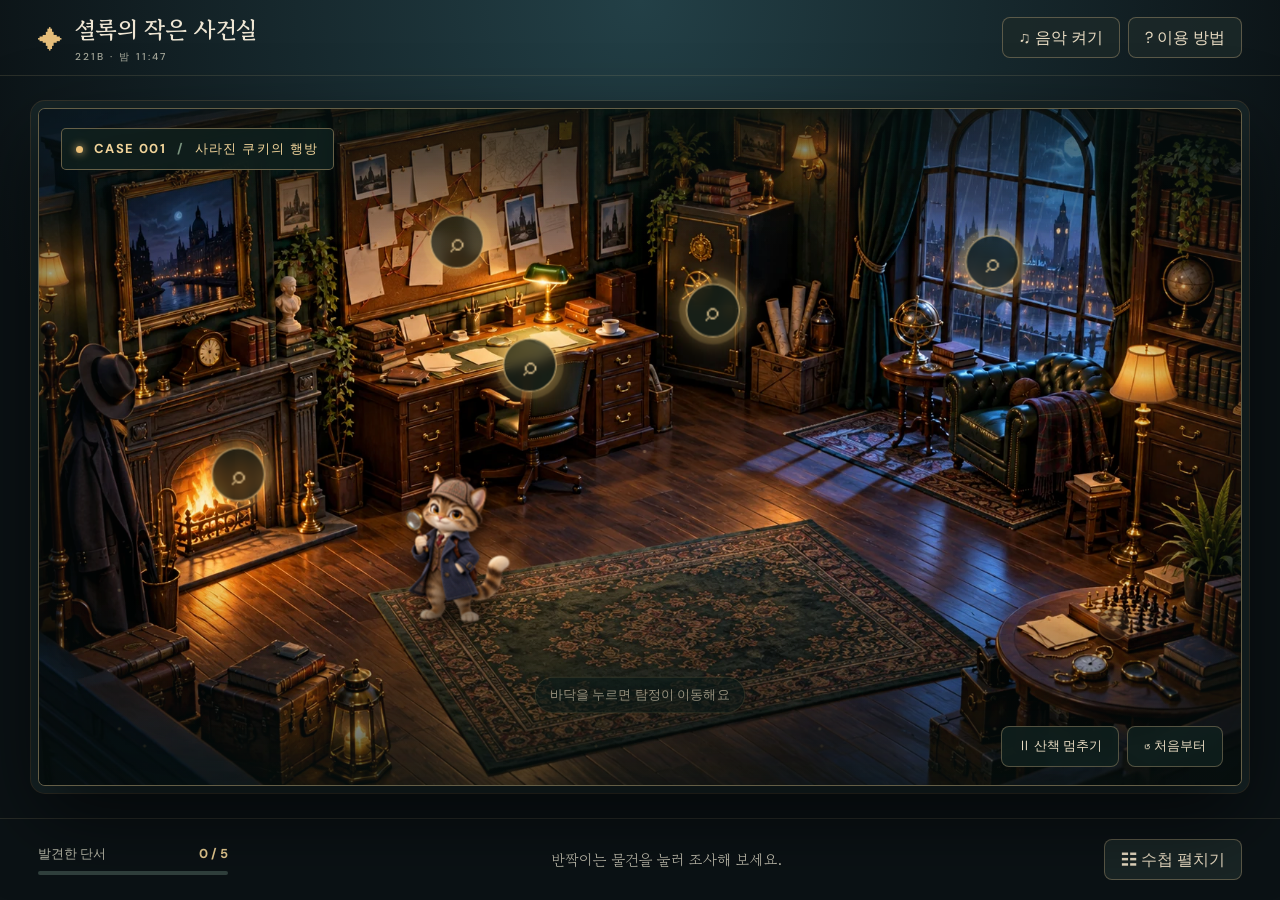
==== detective/index.html @ 32ac9206 "Add interactive Sherlock detective room" ====
<!doctype html>
<html lang="ko">
<head>
  <meta charset="utf-8">
  <meta name="viewport" content="width=device-width, initial-scale=1">
  <meta name="theme-color" content="#101b1c">
  <meta name="description" content="작은 탐정과 함께 방을 돌아다니며 사라진 쿠키 사건의 단서를 찾아보세요.">
  <title>셜록의 작은 사건실</title>
  <link rel="icon" type="image/svg+xml" href="data:image/svg+xml,%3Csvg xmlns='http://www.w3.org/2000/svg' viewBox='0 0 64 64'%3E%3Crect width='64' height='64' rx='14' fill='%23152225'/%3E%3Ccircle cx='28' cy='27' r='13' fill='none' stroke='%23e5bd7a' stroke-width='5'/%3E%3Cpath d='m38 38 13 13' stroke='%23e5bd7a' stroke-width='6' stroke-linecap='round'/%3E%3C/svg%3E">
  <link rel="stylesheet" href="style.css">
  <script defer src="script.js"></script>
</head>
<body>
  <div class="app">
    <header class="topbar">
      <div class="brand"><span class="brand-mark">✦</span><span>셜록의 작은 사건실 <small>221B · 밤 11:47</small></span></div>
      <div class="top-actions">
        <button class="top-button" id="musicButton" type="button" aria-pressed="false" title="음악 켜기">♫ <span>음악 켜기</span></button>
        <button class="top-button" id="helpButton" type="button" title="이용 방법">? <span>이용 방법</span></button>
      </div>
    </header>

    <main class="stage-wrap">
      <div class="stage" id="stage" aria-label="탐정의 방. 빛나는 단서를 클릭해 조사하세요.">
        <div class="scene" id="scene">
          <img class="room" src="assets/study.webp" alt="밤의 탐정 사무실. 책상, 단서 게시판, 금고, 창문과 벽난로가 있다." draggable="false">
          <div class="rain" aria-hidden="true"></div>
          <div class="dust" aria-hidden="true"></div>
          <button class="hotspot" style="--x:35%;--y:20%" data-clue="board" aria-label="단서 게시판 조사"><span>⌕</span><small>게시판</small></button>
          <button class="hotspot" style="--x:41%;--y:38%" data-clue="desk" aria-label="책상 조사"><span>⌕</span><small>책상</small></button>
          <button class="hotspot" style="--x:56%;--y:30%" data-clue="safe" aria-label="금고 조사"><span>⌕</span><small>금고</small></button>
          <button class="hotspot" style="--x:79%;--y:23%" data-clue="window" aria-label="창문 조사"><span>⌕</span><small>창문</small></button>
          <button class="hotspot" style="--x:17%;--y:54%" data-clue="fireplace" aria-label="벽난로 조사"><span>⌕</span><small>벽난로</small></button>
          <button class="hotspot secret-spot" style="--x:89%;--y:76%" data-clue="watch" aria-label="회중시계 조사"><span>✦</span><small>?</small></button>
          <div class="detective" id="detective" role="button" tabindex="0" aria-label="고양이 탐정. 누르면 산책을 멈춥니다.">
            <div class="detective-shadow"></div><img src="assets/detective.webp" alt="돋보기를 든 귀여운 탐정 고양이" draggable="false">
            <span class="thought" id="thought" aria-live="polite">흠, 수상한 냄새가 나는데?</span>
          </div>
          <div class="floor-hint" id="floorHint">바닥을 누르면 탐정이 이동해요</div>
        </div>
        <div class="scene-vignette" aria-hidden="true"></div>
        <div class="case-label"><span class="live-dot"></span> CASE 001 <span class="separator">/</span> 사라진 쿠키의 행방</div>
        <div class="scene-controls">
          <button id="pauseButton" type="button" aria-pressed="false">Ⅱ <span>산책 멈추기</span></button>
          <button id="resetButton" type="button">↺ <span>처음부터</span></button>
        </div>
      </div>
    </main>

    <footer class="bottom-bar">
      <div class="case-progress"><span>발견한 단서</span><strong id="progressCount">0 / 5</strong><div class="progress-track"><i id="progressFill"></i></div></div>
      <p id="statusText">반짝이는 물건을 눌러 조사해 보세요.</p>
      <button class="notebook-button" id="notebookButton" type="button">☷ <span>수첩 펼치기</span></button>
    </footer>
  </div>

  <div class="overlay" id="overlay" hidden>
    <div class="dialog" role="dialog" aria-modal="true" aria-labelledby="dialogTitle" tabindex="-1">
      <button class="close" id="closeButton" type="button" aria-label="닫기">×</button>
      <div class="dialog-eyebrow" id="dialogEyebrow">CASE 001 · 단서 기록</div>
      <div class="dialog-icon" id="dialogIcon">⌕</div>
      <h1 id="dialogTitle">제목</h1>
      <p id="dialogBody"></p>
      <div class="dialog-foot"><span id="dialogFoot">셜록의 수첩</span><button id="dialogAction" type="button">계속 살펴보기 →</button></div>
    </div>
  </div>
  <div class="toast" id="toast" role="status" aria-live="polite"></div>
</body>
</html>
---- detective/style.css ----
@import url('https://fonts.googleapis.com/css2?family=DM+Sans:wght@400;500;600;700&family=Gowun+Batang:wght@400;700&display=swap');
:root{font-family:'DM Sans',sans-serif;color:#efe6d4;background:#0b1215;font-synthesis:none}*{box-sizing:border-box}html,body{margin:0;min-height:100%;overflow-x:hidden}button{font:inherit;cursor:pointer}button:focus-visible,[role=button]:focus-visible{outline:2px solid #f3cc8d;outline-offset:4px}.app{min-height:100svh;display:flex;flex-direction:column;background:radial-gradient(circle at 50% 0,#234047 0,#0b1215 62%)}.topbar{height:76px;flex:none;display:flex;align-items:center;justify-content:space-between;gap:14px;padding:0 clamp(18px,3vw,48px);border-bottom:1px solid #c6b08328}.brand{display:flex;align-items:center;gap:12px;font-family:'Gowun Batang',serif;font-weight:700;font-size:clamp(18px,2vw,23px);white-space:nowrap}.brand-mark{color:#e5bd7a;font-size:25px}.brand small{display:block;font-family:'DM Sans',sans-serif;font-size:10px;letter-spacing:.2em;color:#a9ab9d;margin-top:4px;font-weight:500}.top-actions{display:flex;gap:8px}.top-button,.scene-controls button,.notebook-button{background:#1c2929de;color:#e8dbc2;border:1px solid #bea77c65;border-radius:8px;min-height:41px;padding:0 16px;transition:background .2s,transform .2s}.top-button:hover,.scene-controls button:hover,.notebook-button:hover{background:#32423e;transform:translateY(-2px)}.top-button[aria-pressed=true]{color:#f4ce8a;border-color:#d5a862}.stage-wrap{flex:1;min-height:0;display:flex;align-items:center;justify-content:center;padding:clamp(14px,2vw,30px) clamp(14px,3vw,50px)}.stage{width:min(100%,1600px);aspect-ratio:1672/941;position:relative;overflow:hidden;background:#182927;border:1px solid #bd9b6b76;box-shadow:0 30px 80px #0009,0 0 0 7px #172527,0 0 0 8px #a4835740;border-radius:7px}.scene{position:absolute;inset:0;overflow:hidden;transform:scale(1.012);transition:transform .3s}.room{width:100%;height:100%;object-fit:cover;display:block;user-select:none}.scene-vignette{position:absolute;inset:0;pointer-events:none;box-shadow:inset 0 0 130px 40px #07121193;background:linear-gradient(180deg,#0818186b 0,transparent 21%,transparent 68%,#07121080 100%)}.rain{position:absolute;left:72%;top:1%;width:18%;height:33%;pointer-events:none;opacity:.26;background:repeating-linear-gradient(104deg,transparent 0 13px,#c3dcf082 14px,#c3dcf082 15px,transparent 16px 31px);background-size:110px 200px;animation:rain 2.8s linear infinite;mask-image:linear-gradient(90deg,transparent,#000 22% 82%,transparent)}@keyframes rain{to{background-position:45px 200px}}.dust{position:absolute;inset:0;pointer-events:none;background-image:radial-gradient(circle,#e9c68d 1px,transparent 2px),radial-gradient(circle,#d7a864 1px,transparent 2px);background-size:173px 137px,223px 181px;opacity:.28;animation:drift 18s linear infinite}@keyframes drift{to{background-position:50px -40px,-70px 60px}}.hotspot{position:absolute;left:var(--x);top:var(--y);transform:translate(-50%,-50%);z-index:2;width:53px;height:53px;border-radius:50%;border:1px solid #f8d694dc;background:#17251eae;color:#ffdfa3;box-shadow:0 0 0 7px #e9c7772b,0 0 26px #ffce6b99;display:grid;place-items:center;backdrop-filter:blur(5px);animation:breathe 2.8s ease-in-out infinite}.hotspot span{font-size:25px;line-height:1}.hotspot small{position:absolute;top:61px;background:#17231fe6;color:#fff1d5;border:1px solid #d3ac6570;border-radius:5px;padding:4px 8px;font-size:12px;white-space:nowrap;opacity:0;transform:translateY(-4px);transition:.2s}.hotspot:hover small,.hotspot:focus-visible small{opacity:1;transform:none}.hotspot:hover{background:#4b442c;box-shadow:0 0 0 11px #e9c77738,0 0 36px #ffce6bcc}.hotspot.found{border-color:#9eb9a4;color:#d2f0d9;box-shadow:0 0 0 6px #9eb9a435,0 0 16px #9eb9a485}.secret-spot{width:32px;height:32px;opacity:.28;box-shadow:none;background:#2b2420}.secret-spot:hover,.secret-spot:focus-visible{opacity:1}.secret-spot span{font-size:17px}@keyframes breathe{50%{box-shadow:0 0 0 11px #e9c77717,0 0 33px #ffce6ba0}}.detective{position:absolute;z-index:3;left:var(--cat-x,55%);top:var(--cat-y,74%);width:clamp(90px,12%,178px);height:auto;transform:translate(-50%,-75%) scaleX(var(--flip,1)) scale(var(--depth,1));transform-origin:center bottom;transition:left 3s linear,top 3s linear,transform .3s;cursor:pointer;filter:drop-shadow(0 10px 10px #000a)}.detective img{width:100%;display:block;pointer-events:none;animation:bob .7s ease-in-out infinite alternate}.detective.paused img{animation:none}.detective-shadow{position:absolute;bottom:2%;left:22%;width:60%;height:10%;background:#0008;border-radius:50%;filter:blur(8px)}@keyframes bob{to{transform:translateY(-5px) rotate(1deg)}}.thought{position:absolute;bottom:95%;left:48%;min-width:175px;max-width:250px;padding:9px 12px;border-radius:10px 10px 10px 0;background:#f9efd9;color:#26312d;font-size:clamp(10px,1vw,13px);font-weight:700;box-shadow:0 5px 20px #0006;transform:scaleX(var(--flip,1));white-space:nowrap;opacity:0;pointer-events:none;transition:opacity .25s}.thought.show{opacity:1}.case-label{position:absolute;z-index:4;left:22px;top:19px;background:#10201edc;backdrop-filter:blur(8px);border:1px solid #c0a37480;border-radius:5px;color:#f1d49a;padding:11px 14px;letter-spacing:.11em;font-size:13px;font-weight:700}.live-dot{display:inline-block;width:7px;height:7px;background:#ecc077;border-radius:50%;margin-right:6px;box-shadow:0 0 8px #f5ca7e}.separator{color:#7b957f;margin:0 6px}.scene-controls{position:absolute;z-index:4;right:18px;bottom:18px;display:flex;gap:8px}.scene-controls button{background:#10201edc;backdrop-filter:blur(8px);font-size:13px}.floor-hint{position:absolute;left:50%;bottom:11%;transform:translateX(-50%);background:#10201dbb;border:1px solid #bc9d674d;border-radius:30px;padding:8px 14px;color:#fff0d1;font-size:13px;white-space:nowrap;pointer-events:none;opacity:.9;transition:opacity .4s}.floor-hint.hidden{opacity:0}.bottom-bar{min-height:82px;display:flex;align-items:center;gap:30px;justify-content:space-between;padding:12px clamp(18px,3vw,48px);border-top:1px solid #c6b08328}.case-progress{width:190px;display:grid;grid-template-columns:1fr auto;gap:8px;color:#b9b9a9;font-size:13px}.case-progress strong{color:#e9ce93}.progress-track{grid-column:1/-1;height:4px;background:#31413e;border-radius:5px;overflow:hidden}.progress-track i{display:block;width:0;height:100%;background:#e1bb78;transition:width .4s}.bottom-bar p{color:#c8c5b4;font-family:'Gowun Batang',serif;font-size:15px;text-align:center;margin:0}.notebook-button{white-space:nowrap}.overlay[hidden]{display:none}.overlay{position:fixed;z-index:20;inset:0;display:grid;place-items:center;background:#081210b8;backdrop-filter:blur(8px);padding:20px}.dialog{width:min(100%,500px);position:relative;background:#f2e8d1;color:#2d342c;padding:36px 40px 28px;border:8px solid #d8c8a8;box-shadow:0 25px 80px #000a,0 0 0 1px #f9dfaa;transform:rotate(-.6deg);outline:none}.dialog:before{content:'';position:absolute;inset:12px;border:1px solid #a8936f70;pointer-events:none}.close{position:absolute;top:16px;right:18px;border:0;background:transparent;color:#554c3b;font-size:30px;z-index:1}.dialog-eyebrow{color:#8b6444;font-size:12px;letter-spacing:.2em;font-weight:700}.dialog-icon{font-size:38px;margin-top:25px;color:#8d633f}.dialog h1{font-family:'Gowun Batang',serif;font-size:29px;margin:10px 0 13px}.dialog p{font-family:'Gowun Batang',serif;font-size:18px;line-height:1.8;margin:0;white-space:pre-line}.dialog-foot{border-top:1px solid #bda988;margin-top:30px;padding-top:17px;display:flex;align-items:center;justify-content:space-between;gap:10px;font-size:12px;color:#8a765d}.dialog-foot button{border:0;background:none;color:#583a26;font-weight:700;font-size:13px}.toast{position:fixed;z-index:30;left:50%;bottom:100px;transform:translate(-50%,15px);background:#f4e4bf;color:#1a3028;padding:12px 20px;border-radius:8px;font-size:14px;font-weight:700;box-shadow:0 10px 30px #0008;opacity:0;pointer-events:none;transition:.25s;white-space:nowrap;max-width:90%;text-align:center}.toast.show{opacity:1;transform:translate(-50%,0)}@media(max-width:800px){.topbar{height:65px}.stage-wrap{padding:14px 0;align-items:center}.stage{width:100%;border-radius:0;aspect-ratio:4/5;max-height:calc(100svh - 180px)}.room{width:100%;height:100%;object-fit:cover;object-position:50% 50%}.scene{width:178%;left:-39%;transform:scale(1.01)}.scene-vignette{box-shadow:inset 0 0 50px 15px #07121188}.case-label{top:10px;left:10px;font-size:11px;padding:8px}.detective{width:12%}.hotspot{width:42px;height:42px}.hotspot span{font-size:22px}.hotspot small{display:none}.scene-controls{bottom:10px;right:10px}.scene-controls button{padding:0 10px;min-height:35px}.bottom-bar{min-height:95px;gap:10px;flex-wrap:wrap}.case-progress{width:140px}.bottom-bar p{order:3;width:100%;font-size:13px}.notebook-button{padding:0 10px}.floor-hint{font-size:11px}.dialog{padding:25px 25px 22px}.dialog h1{font-size:24px}.dialog p{font-size:16px}}@media(max-width:430px){.top-button span{display:none}.brand{font-size:17px}.notebook-button span{display:none}.scene-controls button span{display:none}.scene-controls button{min-width:37px}.case-label{max-width:200px;line-height:1.4}.dialog-foot{align-items:flex-start}}@media(prefers-reduced-motion:reduce){*,*:before,*:after{animation-duration:.01ms!important;transition-duration:.01ms!important}}
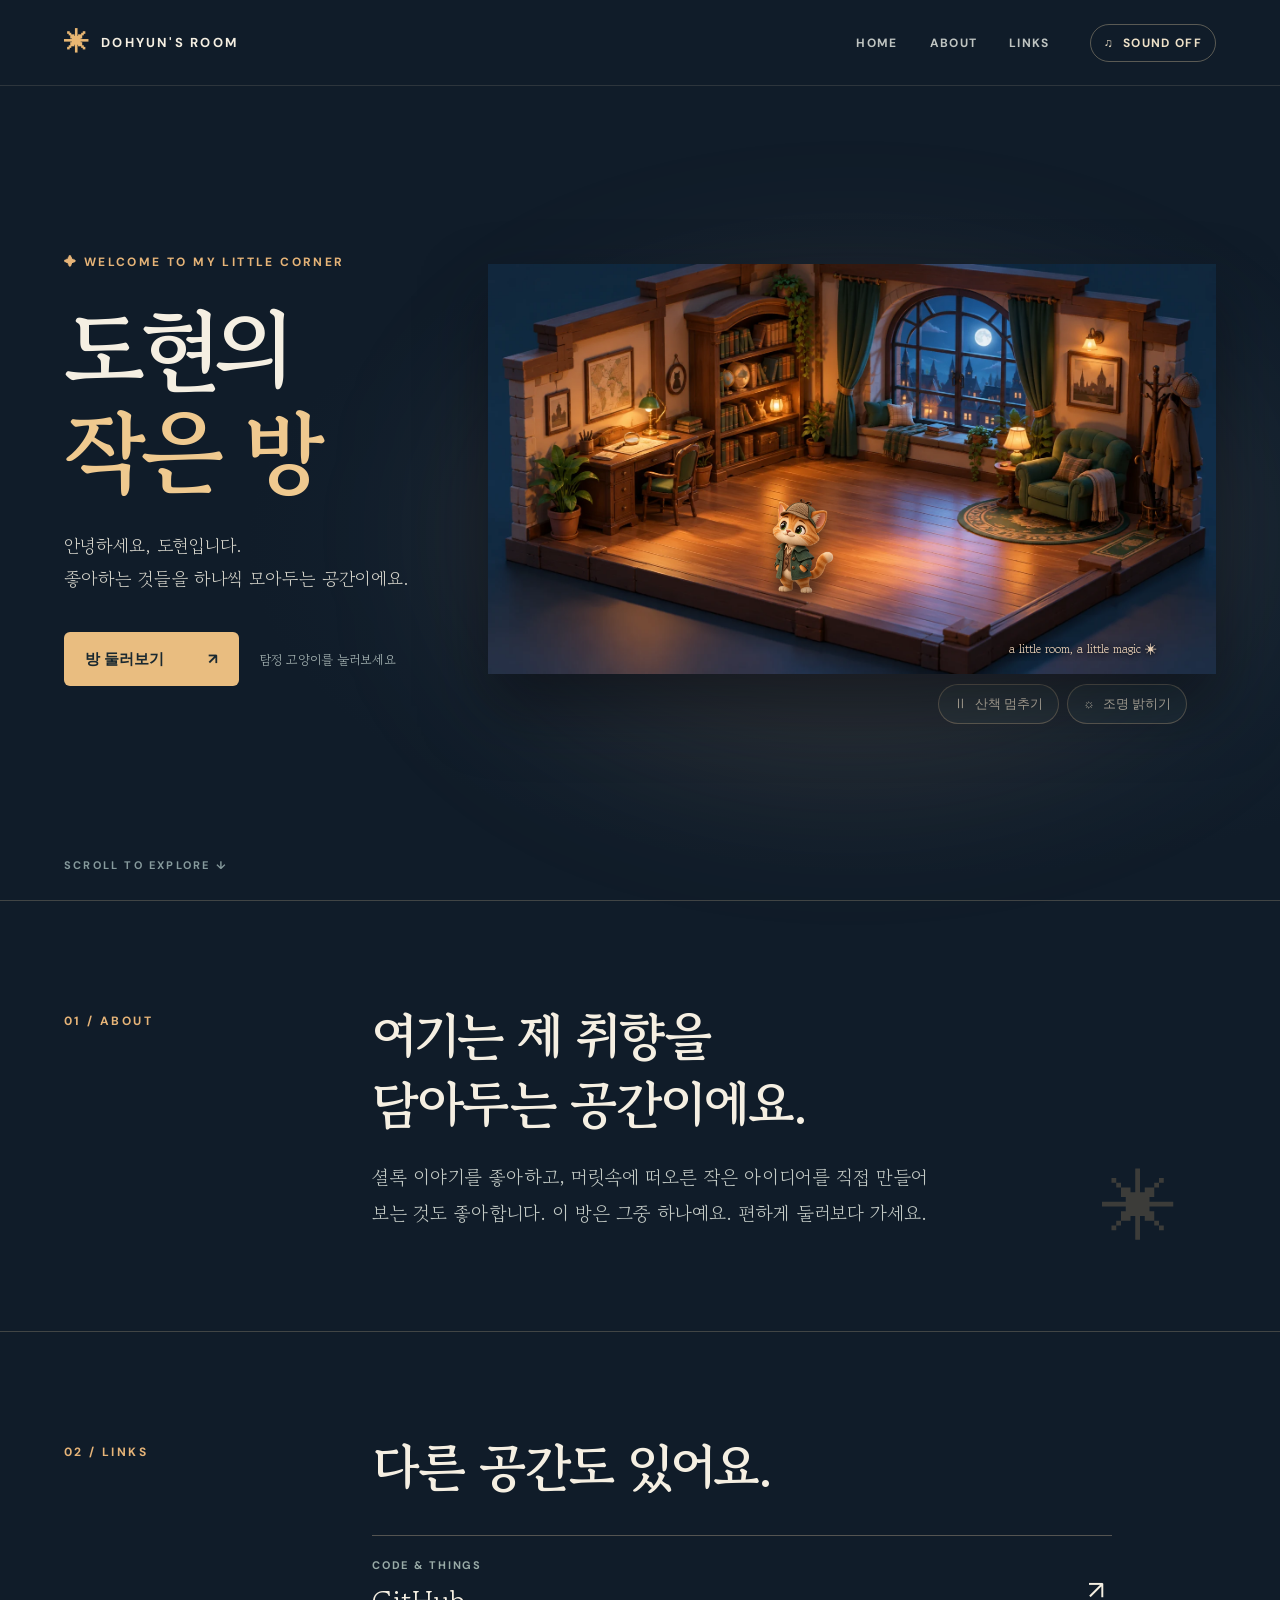
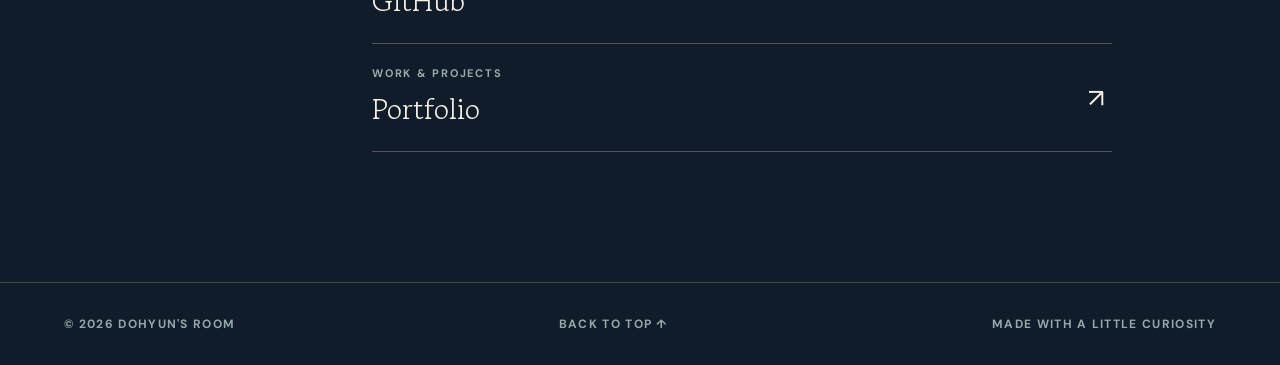
==== commit 15e9b844: "Redesign detective room as personal homepage" ====
--- a/detective/index.html
+++ b/detective/index.html
@@ -1,69 +1,6 @@
 <!doctype html>
-<html lang="ko">
-<head>
-  <meta charset="utf-8">
-  <meta name="viewport" content="width=device-width, initial-scale=1">
-  <meta name="theme-color" content="#101b1c">
-  <meta name="description" content="작은 탐정과 함께 방을 돌아다니며 사라진 쿠키 사건의 단서를 찾아보세요.">
-  <title>셜록의 작은 사건실</title>
-  <link rel="icon" type="image/svg+xml" href="data:image/svg+xml,%3Csvg xmlns='http://www.w3.org/2000/svg' viewBox='0 0 64 64'%3E%3Crect width='64' height='64' rx='14' fill='%23152225'/%3E%3Ccircle cx='28' cy='27' r='13' fill='none' stroke='%23e5bd7a' stroke-width='5'/%3E%3Cpath d='m38 38 13 13' stroke='%23e5bd7a' stroke-width='6' stroke-linecap='round'/%3E%3C/svg%3E">
-  <link rel="stylesheet" href="style.css">
-  <script defer src="script.js"></script>
-</head>
-<body>
-  <div class="app">
-    <header class="topbar">
-      <div class="brand"><span class="brand-mark">✦</span><span>셜록의 작은 사건실 <small>221B · 밤 11:47</small></span></div>
-      <div class="top-actions">
-        <button class="top-button" id="musicButton" type="button" aria-pressed="false" title="음악 켜기">♫ <span>음악 켜기</span></button>
-        <button class="top-button" id="helpButton" type="button" title="이용 방법">? <span>이용 방법</span></button>
-      </div>
-    </header>
-
-    <main class="stage-wrap">
-      <div class="stage" id="stage" aria-label="탐정의 방. 빛나는 단서를 클릭해 조사하세요.">
-        <div class="scene" id="scene">
-          <img class="room" src="assets/study.webp" alt="밤의 탐정 사무실. 책상, 단서 게시판, 금고, 창문과 벽난로가 있다." draggable="false">
-          <div class="rain" aria-hidden="true"></div>
-          <div class="dust" aria-hidden="true"></div>
-          <button class="hotspot" style="--x:35%;--y:20%" data-clue="board" aria-label="단서 게시판 조사"><span>⌕</span><small>게시판</small></button>
-          <button class="hotspot" style="--x:41%;--y:38%" data-clue="desk" aria-label="책상 조사"><span>⌕</span><small>책상</small></button>
-          <button class="hotspot" style="--x:56%;--y:30%" data-clue="safe" aria-label="금고 조사"><span>⌕</span><small>금고</small></button>
-          <button class="hotspot" style="--x:79%;--y:23%" data-clue="window" aria-label="창문 조사"><span>⌕</span><small>창문</small></button>
-          <button class="hotspot" style="--x:17%;--y:54%" data-clue="fireplace" aria-label="벽난로 조사"><span>⌕</span><small>벽난로</small></button>
-          <button class="hotspot secret-spot" style="--x:89%;--y:76%" data-clue="watch" aria-label="회중시계 조사"><span>✦</span><small>?</small></button>
-          <div class="detective" id="detective" role="button" tabindex="0" aria-label="고양이 탐정. 누르면 산책을 멈춥니다.">
-            <div class="detective-shadow"></div><img src="assets/detective.webp" alt="돋보기를 든 귀여운 탐정 고양이" draggable="false">
-            <span class="thought" id="thought" aria-live="polite">흠, 수상한 냄새가 나는데?</span>
-          </div>
-          <div class="floor-hint" id="floorHint">바닥을 누르면 탐정이 이동해요</div>
-        </div>
-        <div class="scene-vignette" aria-hidden="true"></div>
-        <div class="case-label"><span class="live-dot"></span> CASE 001 <span class="separator">/</span> 사라진 쿠키의 행방</div>
-        <div class="scene-controls">
-          <button id="pauseButton" type="button" aria-pressed="false">Ⅱ <span>산책 멈추기</span></button>
-          <button id="resetButton" type="button">↺ <span>처음부터</span></button>
-        </div>
-      </div>
-    </main>
-
-    <footer class="bottom-bar">
-      <div class="case-progress"><span>발견한 단서</span><strong id="progressCount">0 / 5</strong><div class="progress-track"><i id="progressFill"></i></div></div>
-      <p id="statusText">반짝이는 물건을 눌러 조사해 보세요.</p>
-      <button class="notebook-button" id="notebookButton" type="button">☷ <span>수첩 펼치기</span></button>
-    </footer>
-  </div>
-
-  <div class="overlay" id="overlay" hidden>
-    <div class="dialog" role="dialog" aria-modal="true" aria-labelledby="dialogTitle" tabindex="-1">
-      <button class="close" id="closeButton" type="button" aria-label="닫기">×</button>
-      <div class="dialog-eyebrow" id="dialogEyebrow">CASE 001 · 단서 기록</div>
-      <div class="dialog-icon" id="dialogIcon">⌕</div>
-      <h1 id="dialogTitle">제목</h1>
-      <p id="dialogBody"></p>
-      <div class="dialog-foot"><span id="dialogFoot">셜록의 수첩</span><button id="dialogAction" type="button">계속 살펴보기 →</button></div>
-    </div>
-  </div>
-  <div class="toast" id="toast" role="status" aria-live="polite"></div>
-</body>
-</html>
+<html lang="ko"><head><meta charset="utf-8"><meta name="viewport" content="width=device-width,initial-scale=1"><meta name="theme-color" content="#101c29"><meta name="description" content="도현의 작은 방. 좋아하는 것들을 모아두는 개인 홈페이지."><title>도현의 작은 방</title><link rel="icon" type="image/svg+xml" href="data:image/svg+xml,%3Csvg xmlns='http://www.w3.org/2000/svg' viewBox='0 0 64 64'%3E%3Crect width='64' height='64' rx='16' fill='%23101c29'/%3E%3Cpath d='M16 30 22 16l10 7 10-7 6 14v14c0 11-32 11-32 0z' fill='%23efbb75'/%3E%3Ccircle cx='25' cy='37' r='2' fill='%23101c29'/%3E%3Ccircle cx='39' cy='37' r='2' fill='%23101c29'/%3E%3C/svg%3E"><link rel="stylesheet" href="style.css"><script defer src="script.js"></script></head>
+<body><header class="site-header"><a class="brand" href="#home"><span class="brand-symbol">✳</span> DOHYUN'S ROOM</a><nav aria-label="주 메뉴"><a href="#home">HOME</a><a href="#about">ABOUT</a><a href="#links">LINKS</a></nav><button id="soundButton" class="sound-button" type="button" aria-pressed="false" aria-label="배경 음악 켜기">♫ <span>SOUND OFF</span></button></header>
+<main><section class="hero" id="home" aria-labelledby="heroTitle"><div class="hero-copy"><span class="eyebrow">✦ WELCOME TO MY LITTLE CORNER</span><h1 id="heroTitle">도현의<br><em>작은 방</em></h1><p>안녕하세요, 도현입니다.<br>좋아하는 것들을 하나씩 모아두는 공간이에요.</p><div class="hero-actions"><a class="primary-link" href="#about">방 둘러보기 <span aria-hidden="true">↗</span></a><span class="quiet-note">탐정 고양이를 눌러보세요</span></div></div><div class="room-wrap"><div class="room-glow" aria-hidden="true"></div><div class="room-scene" id="roomScene" aria-label="달빛이 비치는 셜록풍의 작은 3D 방"><img class="room-image" src="assets/room-v2.webp" alt="책상과 책장, 달빛 창문이 있는 아기자기한 탐정의 방" draggable="false"><button class="cat" id="cat" type="button" aria-label="탐정 고양이. 누르면 걸음을 멈춥니다." style="--cat-x:52%;--cat-y:73%;--flip:1"><span class="cat-shadow"></span><img src="assets/cat-v2.webp" alt="탐정 모자를 쓴 고양이" draggable="false"><span class="cat-bubble" id="catBubble" aria-live="polite">어서 와!</span></button><span class="room-hint" aria-hidden="true">a little room, a little magic ✳</span></div><div class="room-controls"><button id="pauseButton" type="button" aria-pressed="false" aria-label="고양이 산책 멈추기">Ⅱ <span>산책 멈추기</span></button><button id="lightButton" type="button" aria-pressed="false" aria-label="조명 밝히기">☼ <span>조명 밝히기</span></button></div></div><div class="scroll-note" aria-hidden="true">SCROLL TO EXPLORE ↓</div></section>
+<section class="content-section" id="about" aria-labelledby="aboutTitle"><div class="section-kicker">01 / ABOUT</div><div class="section-main"><h2 id="aboutTitle">여기는 제 취향을<br>담아두는 공간이에요.</h2><p>셜록 이야기를 좋아하고, 머릿속에 떠오른 작은 아이디어를 직접 만들어 보는 것도 좋아합니다. 이 방은 그중 하나예요. 편하게 둘러보다 가세요.</p></div><div class="about-mark" aria-hidden="true">✳</div></section>
+<section class="content-section links-section" id="links" aria-labelledby="linksTitle"><div class="section-kicker">02 / LINKS</div><div class="section-main"><h2 id="linksTitle">다른 공간도 있어요.</h2><div class="link-list"><a href="https://github.com/sherlock0105" target="_blank" rel="noopener noreferrer"><span><small>CODE &amp; THINGS</small>GitHub</span><b aria-hidden="true">↗</b></a><a href="https://sherlock0105.github.io/" target="_blank" rel="noopener noreferrer"><span><small>WORK &amp; PROJECTS</small>Portfolio</span><b aria-hidden="true">↗</b></a></div></div></section></main><footer class="site-footer"><span>© 2026 DOHYUN'S ROOM</span><a href="#home">BACK TO TOP ↑</a><span>MADE WITH A LITTLE CURIOSITY</span></footer></body></html>
--- a/detective/style.css
+++ b/detective/style.css
@@ -1,2 +1,2 @@
 @import url('https://fonts.googleapis.com/css2?family=DM+Sans:wght@400;500;600;700&family=Gowun+Batang:wght@400;700&display=swap');
-:root{font-family:'DM Sans',sans-serif;color:#efe6d4;background:#0b1215;font-synthesis:none}*{box-sizing:border-box}html,body{margin:0;min-height:100%;overflow-x:hidden}button{font:inherit;cursor:pointer}button:focus-visible,[role=button]:focus-visible{outline:2px solid #f3cc8d;outline-offset:4px}.app{min-height:100svh;display:flex;flex-direction:column;background:radial-gradient(circle at 50% 0,#234047 0,#0b1215 62%)}.topbar{height:76px;flex:none;display:flex;align-items:center;justify-content:space-between;gap:14px;padding:0 clamp(18px,3vw,48px);border-bottom:1px solid #c6b08328}.brand{display:flex;align-items:center;gap:12px;font-family:'Gowun Batang',serif;font-weight:700;font-size:clamp(18px,2vw,23px);white-space:nowrap}.brand-mark{color:#e5bd7a;font-size:25px}.brand small{display:block;font-family:'DM Sans',sans-serif;font-size:10px;letter-spacing:.2em;color:#a9ab9d;margin-top:4px;font-weight:500}.top-actions{display:flex;gap:8px}.top-button,.scene-controls button,.notebook-button{background:#1c2929de;color:#e8dbc2;border:1px solid #bea77c65;border-radius:8px;min-height:41px;padding:0 16px;transition:background .2s,transform .2s}.top-button:hover,.scene-controls button:hover,.notebook-button:hover{background:#32423e;transform:translateY(-2px)}.top-button[aria-pressed=true]{color:#f4ce8a;border-color:#d5a862}.stage-wrap{flex:1;min-height:0;display:flex;align-items:center;justify-content:center;padding:clamp(14px,2vw,30px) clamp(14px,3vw,50px)}.stage{width:min(100%,1600px);aspect-ratio:1672/941;position:relative;overflow:hidden;background:#182927;border:1px solid #bd9b6b76;box-shadow:0 30px 80px #0009,0 0 0 7px #172527,0 0 0 8px #a4835740;border-radius:7px}.scene{position:absolute;inset:0;overflow:hidden;transform:scale(1.012);transition:transform .3s}.room{width:100%;height:100%;object-fit:cover;display:block;user-select:none}.scene-vignette{position:absolute;inset:0;pointer-events:none;box-shadow:inset 0 0 130px 40px #07121193;background:linear-gradient(180deg,#0818186b 0,transparent 21%,transparent 68%,#07121080 100%)}.rain{position:absolute;left:72%;top:1%;width:18%;height:33%;pointer-events:none;opacity:.26;background:repeating-linear-gradient(104deg,transparent 0 13px,#c3dcf082 14px,#c3dcf082 15px,transparent 16px 31px);background-size:110px 200px;animation:rain 2.8s linear infinite;mask-image:linear-gradient(90deg,transparent,#000 22% 82%,transparent)}@keyframes rain{to{background-position:45px 200px}}.dust{position:absolute;inset:0;pointer-events:none;background-image:radial-gradient(circle,#e9c68d 1px,transparent 2px),radial-gradient(circle,#d7a864 1px,transparent 2px);background-size:173px 137px,223px 181px;opacity:.28;animation:drift 18s linear infinite}@keyframes drift{to{background-position:50px -40px,-70px 60px}}.hotspot{position:absolute;left:var(--x);top:var(--y);transform:translate(-50%,-50%);z-index:2;width:53px;height:53px;border-radius:50%;border:1px solid #f8d694dc;background:#17251eae;color:#ffdfa3;box-shadow:0 0 0 7px #e9c7772b,0 0 26px #ffce6b99;display:grid;place-items:center;backdrop-filter:blur(5px);animation:breathe 2.8s ease-in-out infinite}.hotspot span{font-size:25px;line-height:1}.hotspot small{position:absolute;top:61px;background:#17231fe6;color:#fff1d5;border:1px solid #d3ac6570;border-radius:5px;padding:4px 8px;font-size:12px;white-space:nowrap;opacity:0;transform:translateY(-4px);transition:.2s}.hotspot:hover small,.hotspot:focus-visible small{opacity:1;transform:none}.hotspot:hover{background:#4b442c;box-shadow:0 0 0 11px #e9c77738,0 0 36px #ffce6bcc}.hotspot.found{border-color:#9eb9a4;color:#d2f0d9;box-shadow:0 0 0 6px #9eb9a435,0 0 16px #9eb9a485}.secret-spot{width:32px;height:32px;opacity:.28;box-shadow:none;background:#2b2420}.secret-spot:hover,.secret-spot:focus-visible{opacity:1}.secret-spot span{font-size:17px}@keyframes breathe{50%{box-shadow:0 0 0 11px #e9c77717,0 0 33px #ffce6ba0}}.detective{position:absolute;z-index:3;left:var(--cat-x,55%);top:var(--cat-y,74%);width:clamp(90px,12%,178px);height:auto;transform:translate(-50%,-75%) scaleX(var(--flip,1)) scale(var(--depth,1));transform-origin:center bottom;transition:left 3s linear,top 3s linear,transform .3s;cursor:pointer;filter:drop-shadow(0 10px 10px #000a)}.detective img{width:100%;display:block;pointer-events:none;animation:bob .7s ease-in-out infinite alternate}.detective.paused img{animation:none}.detective-shadow{position:absolute;bottom:2%;left:22%;width:60%;height:10%;background:#0008;border-radius:50%;filter:blur(8px)}@keyframes bob{to{transform:translateY(-5px) rotate(1deg)}}.thought{position:absolute;bottom:95%;left:48%;min-width:175px;max-width:250px;padding:9px 12px;border-radius:10px 10px 10px 0;background:#f9efd9;color:#26312d;font-size:clamp(10px,1vw,13px);font-weight:700;box-shadow:0 5px 20px #0006;transform:scaleX(var(--flip,1));white-space:nowrap;opacity:0;pointer-events:none;transition:opacity .25s}.thought.show{opacity:1}.case-label{position:absolute;z-index:4;left:22px;top:19px;background:#10201edc;backdrop-filter:blur(8px);border:1px solid #c0a37480;border-radius:5px;color:#f1d49a;padding:11px 14px;letter-spacing:.11em;font-size:13px;font-weight:700}.live-dot{display:inline-block;width:7px;height:7px;background:#ecc077;border-radius:50%;margin-right:6px;box-shadow:0 0 8px #f5ca7e}.separator{color:#7b957f;margin:0 6px}.scene-controls{position:absolute;z-index:4;right:18px;bottom:18px;display:flex;gap:8px}.scene-controls button{background:#10201edc;backdrop-filter:blur(8px);font-size:13px}.floor-hint{position:absolute;left:50%;bottom:11%;transform:translateX(-50%);background:#10201dbb;border:1px solid #bc9d674d;border-radius:30px;padding:8px 14px;color:#fff0d1;font-size:13px;white-space:nowrap;pointer-events:none;opacity:.9;transition:opacity .4s}.floor-hint.hidden{opacity:0}.bottom-bar{min-height:82px;display:flex;align-items:center;gap:30px;justify-content:space-between;padding:12px clamp(18px,3vw,48px);border-top:1px solid #c6b08328}.case-progress{width:190px;display:grid;grid-template-columns:1fr auto;gap:8px;color:#b9b9a9;font-size:13px}.case-progress strong{color:#e9ce93}.progress-track{grid-column:1/-1;height:4px;background:#31413e;border-radius:5px;overflow:hidden}.progress-track i{display:block;width:0;height:100%;background:#e1bb78;transition:width .4s}.bottom-bar p{color:#c8c5b4;font-family:'Gowun Batang',serif;font-size:15px;text-align:center;margin:0}.notebook-button{white-space:nowrap}.overlay[hidden]{display:none}.overlay{position:fixed;z-index:20;inset:0;display:grid;place-items:center;background:#081210b8;backdrop-filter:blur(8px);padding:20px}.dialog{width:min(100%,500px);position:relative;background:#f2e8d1;color:#2d342c;padding:36px 40px 28px;border:8px solid #d8c8a8;box-shadow:0 25px 80px #000a,0 0 0 1px #f9dfaa;transform:rotate(-.6deg);outline:none}.dialog:before{content:'';position:absolute;inset:12px;border:1px solid #a8936f70;pointer-events:none}.close{position:absolute;top:16px;right:18px;border:0;background:transparent;color:#554c3b;font-size:30px;z-index:1}.dialog-eyebrow{color:#8b6444;font-size:12px;letter-spacing:.2em;font-weight:700}.dialog-icon{font-size:38px;margin-top:25px;color:#8d633f}.dialog h1{font-family:'Gowun Batang',serif;font-size:29px;margin:10px 0 13px}.dialog p{font-family:'Gowun Batang',serif;font-size:18px;line-height:1.8;margin:0;white-space:pre-line}.dialog-foot{border-top:1px solid #bda988;margin-top:30px;padding-top:17px;display:flex;align-items:center;justify-content:space-between;gap:10px;font-size:12px;color:#8a765d}.dialog-foot button{border:0;background:none;color:#583a26;font-weight:700;font-size:13px}.toast{position:fixed;z-index:30;left:50%;bottom:100px;transform:translate(-50%,15px);background:#f4e4bf;color:#1a3028;padding:12px 20px;border-radius:8px;font-size:14px;font-weight:700;box-shadow:0 10px 30px #0008;opacity:0;pointer-events:none;transition:.25s;white-space:nowrap;max-width:90%;text-align:center}.toast.show{opacity:1;transform:translate(-50%,0)}@media(max-width:800px){.topbar{height:65px}.stage-wrap{padding:14px 0;align-items:center}.stage{width:100%;border-radius:0;aspect-ratio:4/5;max-height:calc(100svh - 180px)}.room{width:100%;height:100%;object-fit:cover;object-position:50% 50%}.scene{width:178%;left:-39%;transform:scale(1.01)}.scene-vignette{box-shadow:inset 0 0 50px 15px #07121188}.case-label{top:10px;left:10px;font-size:11px;padding:8px}.detective{width:12%}.hotspot{width:42px;height:42px}.hotspot span{font-size:22px}.hotspot small{display:none}.scene-controls{bottom:10px;right:10px}.scene-controls button{padding:0 10px;min-height:35px}.bottom-bar{min-height:95px;gap:10px;flex-wrap:wrap}.case-progress{width:140px}.bottom-bar p{order:3;width:100%;font-size:13px}.notebook-button{padding:0 10px}.floor-hint{font-size:11px}.dialog{padding:25px 25px 22px}.dialog h1{font-size:24px}.dialog p{font-size:16px}}@media(max-width:430px){.top-button span{display:none}.brand{font-size:17px}.notebook-button span{display:none}.scene-controls button span{display:none}.scene-controls button{min-width:37px}.case-label{max-width:200px;line-height:1.4}.dialog-foot{align-items:flex-start}}@media(prefers-reduced-motion:reduce){*,*:before,*:after{animation-duration:.01ms!important;transition-duration:.01ms!important}}
+:root{font-family:'DM Sans',sans-serif;background:#101c29;color:#f5efe2;scroll-behavior:smooth}*{box-sizing:border-box}body{margin:0;min-width:320px;overflow-x:hidden}button,a{font:inherit}a{color:inherit;text-decoration:none}button{cursor:pointer}button:focus-visible,a:focus-visible{outline:2px solid #f3c987;outline-offset:5px}::selection{background:#ce9b63;color:#101c29}.site-header{position:relative;z-index:10;height:86px;max-width:1600px;margin:auto;padding:0 clamp(24px,5vw,80px);display:flex;align-items:center;gap:40px;border-bottom:1px solid #f3dfbc20}.brand{display:flex;align-items:center;gap:10px;font-size:13px;font-weight:700;letter-spacing:.17em;white-space:nowrap}.brand-symbol{font-size:25px;color:#e9b773;line-height:1}.site-header nav{display:flex;gap:clamp(18px,2.5vw,40px);margin-left:auto}.site-header nav a,.sound-button,.site-footer{font-size:12px;letter-spacing:.11em;font-weight:700}.site-header nav a{color:#bfc4c1;transition:color .2s}.site-header nav a:hover{color:#f4c681}.sound-button{display:flex;align-items:center;gap:9px;background:transparent;color:#eee1c8;border:1px solid #bfae8e6c;padding:10px 13px;border-radius:99px;white-space:nowrap}.sound-button:hover,.sound-button[aria-pressed=true]{border-color:#e9b773;color:#f1c788}.hero{position:relative;max-width:1600px;min-height:clamp(680px,calc(100svh - 86px),910px);margin:auto;padding:clamp(50px,6vw,98px) clamp(24px,5vw,80px) 75px;display:grid;grid-template-columns:minmax(310px,.72fr) minmax(590px,1.28fr);align-items:center;gap:15px;background:radial-gradient(ellipse at 72% 56%,#27435a44 0,transparent 52%)}.hero-copy{position:relative;z-index:2;padding-bottom:4vw}.eyebrow,.section-kicker{font-size:12px;font-weight:700;letter-spacing:.2em;color:#e6b478}.hero h1{font-family:'Gowun Batang',serif;font-size:clamp(63px,7vw,111px);font-weight:700;line-height:1.12;letter-spacing:-.065em;margin:27px 0 30px;white-space:nowrap}.hero h1 em{font-style:normal;color:#efc98f}.hero-copy p{font-family:'Gowun Batang',serif;font-size:clamp(17px,1.4vw,21px);line-height:1.85;color:#d4d3ca;margin:0 0 37px;word-break:keep-all}.hero-actions{display:flex;align-items:center;gap:20px;flex-wrap:wrap}.primary-link{display:inline-flex;gap:30px;align-items:center;justify-content:space-between;background:#e9bd80;color:#1a2930;padding:17px 21px;border-radius:6px;font-weight:700;font-size:15px;min-width:175px;transition:transform .2s,background .2s}.primary-link:hover{transform:translateY(-3px);background:#f5d39f}.quiet-note{font-family:'Gowun Batang',serif;font-size:13px;color:#a9b7b6}.room-wrap{position:relative;width:100%;align-self:center}.room-glow{position:absolute;inset:15% 2% -2%;background:#d89b6331;filter:blur(95px);border-radius:50%;pointer-events:none}.room-scene{position:relative;aspect-ratio:1672/941;width:100%;max-height:640px;isolation:isolate;transform:perspective(1000px) rotateY(var(--ry,0deg)) rotateX(var(--rx,0deg));transition:transform .45s ease;filter:drop-shadow(0 32px 32px #03080f8c)}.room-image{width:100%;height:100%;object-fit:contain;display:block;user-select:none;pointer-events:none}.cat{position:absolute;left:var(--cat-x);top:var(--cat-y);z-index:2;width:clamp(73px,12%,150px);padding:0;border:0;background:transparent;transform:translate(-50%,-70%) scaleX(var(--flip));transform-origin:center bottom;transition:left 3.1s ease-in-out,top 3.1s ease-in-out,transform .3s;filter:drop-shadow(0 8px 8px #1b140d87)}.cat img{display:block;width:100%;animation:cat-bob .8s ease-in-out infinite alternate;pointer-events:none}.cat.paused img{animation:none}.cat-shadow{position:absolute;bottom:8%;left:23%;width:55%;height:7%;background:#140f0c9c;border-radius:50%;filter:blur(7px)}@keyframes cat-bob{to{transform:translateY(-5px) rotate(1.2deg)}}.cat-bubble{position:absolute;left:70%;bottom:94%;padding:8px 12px;background:#fff2d9;color:#2a3533;border-radius:11px 11px 11px 2px;white-space:nowrap;font-family:'Gowun Batang',serif;font-size:13px;font-weight:700;transform:scaleX(var(--flip)) translateY(6px);opacity:0;pointer-events:none;transition:opacity .25s,transform .25s;box-shadow:0 6px 15px #0b0a0860}.cat-bubble.show{opacity:1;transform:scaleX(var(--flip)) translateY(0)}.room-hint{position:absolute;right:8%;bottom:4%;font-family:'Gowun Batang',serif;font-size:12px;color:#e9d0b6;text-shadow:0 1px 6px #000}.room-controls{display:flex;justify-content:flex-end;gap:8px;margin-top:10px;padding-right:4%}.room-controls button{border:1px solid #cbb08b60;background:#192b38;color:#d9d4c5;border-radius:99px;padding:10px 15px;font-size:13px;display:flex;gap:8px;align-items:center;transition:background .2s,border-color .2s}.room-controls button:hover,.room-controls button[aria-pressed=true]{background:#2c424e;border-color:#e9b773;color:#ffdc9f}.scroll-note{position:absolute;bottom:28px;left:clamp(24px,5vw,80px);font-size:11px;letter-spacing:.2em;color:#869a9c;font-weight:700}.content-section{max-width:1600px;margin:auto;padding:100px clamp(24px,5vw,80px);display:grid;grid-template-columns:25% 1fr;gap:20px;position:relative;border-top:1px solid #e6caa03b}.section-kicker{padding-top:12px}.section-main{max-width:740px}.section-main h2{font-family:'Gowun Batang',serif;font-weight:700;font-size:clamp(35px,4vw,57px);line-height:1.33;letter-spacing:-.045em;margin:0 0 22px}.section-main p{font-family:'Gowun Batang',serif;color:#c4cbc6;font-size:19px;line-height:1.9;max-width:590px;margin:0;word-break:keep-all}.about-mark{position:absolute;right:8%;bottom:72px;color:#d6ac75;font-size:76px;opacity:.22}.links-section{padding-bottom:130px}.link-list{margin-top:35px;border-top:1px solid #b8a88d66}.link-list a{border-bottom:1px solid #b8a88d66;display:flex;align-items:center;justify-content:space-between;padding:22px 8px 22px 0;transition:color .2s,padding .2s}.link-list a:hover{color:#f0c488;padding-left:10px}.link-list a span{font-family:'Gowun Batang',serif;font-size:29px}.link-list small{display:block;font-family:'DM Sans',sans-serif;font-size:11px;font-weight:700;letter-spacing:.16em;color:#99aba7;margin-bottom:7px}.link-list b{font-size:26px;font-weight:400}.site-footer{max-width:1600px;margin:auto;border-top:1px solid #e6caa03b;min-height:83px;padding:24px clamp(24px,5vw,80px);display:flex;align-items:center;justify-content:space-between;gap:20px;color:#94a8a8}.site-footer a:hover{color:#efc98f}.room-wrap.lit .room-image{filter:brightness(1.22) saturate(.94)}.room-wrap.lit .room-glow{background:#f2c78c60}@media(max-width:1000px){.hero{grid-template-columns:1fr;min-height:0;padding-top:75px;gap:22px}.hero-copy{padding-bottom:0}.hero h1{font-size:clamp(64px,10vw,90px);margin:20px 0}.room-wrap{max-width:850px;margin:auto}.scroll-note{display:none}.content-section{grid-template-columns:20% 1fr}}@media(max-width:600px){.site-header{height:67px;padding:0 18px;gap:10px}.brand{font-size:10px;letter-spacing:.06em}.brand-symbol{font-size:21px}.site-header nav{gap:13px}.site-header nav a{font-size:10px;letter-spacing:0}.sound-button{padding:7px;border:0}.sound-button span{display:none}.hero{padding:59px 0 64px;gap:8px}.hero-copy{padding:0 22px}.eyebrow{font-size:10px}.hero h1{font-size:clamp(56px,15vw,78px);margin:16px 0 17px}.hero-copy p{font-size:16px;margin-bottom:22px}.hero-actions{gap:14px}.primary-link{padding:13px 17px;min-width:145px;font-size:13px}.quiet-note{font-size:11px}.room-wrap{margin-top:20px}.room-scene{width:116%;margin-left:-8%}.cat{width:12%}.cat-bubble{font-size:11px}.room-hint{font-size:9px}.room-controls{padding:0 16px;margin-top:0}.room-controls button{font-size:11px;padding:9px 11px}.content-section{display:block;padding:70px 22px}.section-kicker{margin-bottom:24px}.section-main h2{font-size:35px}.section-main p{font-size:17px}.about-mark{right:24px;bottom:18px;font-size:46px}.links-section{padding-bottom:80px}.site-footer{flex-wrap:wrap;justify-content:space-between;padding:22px;font-size:10px}.site-footer span:last-child{display:none}}@media(prefers-reduced-motion:reduce){*,*:before,*:after{animation-duration:.01ms!important;transition-duration:.01ms!important;scroll-behavior:auto!important}}
